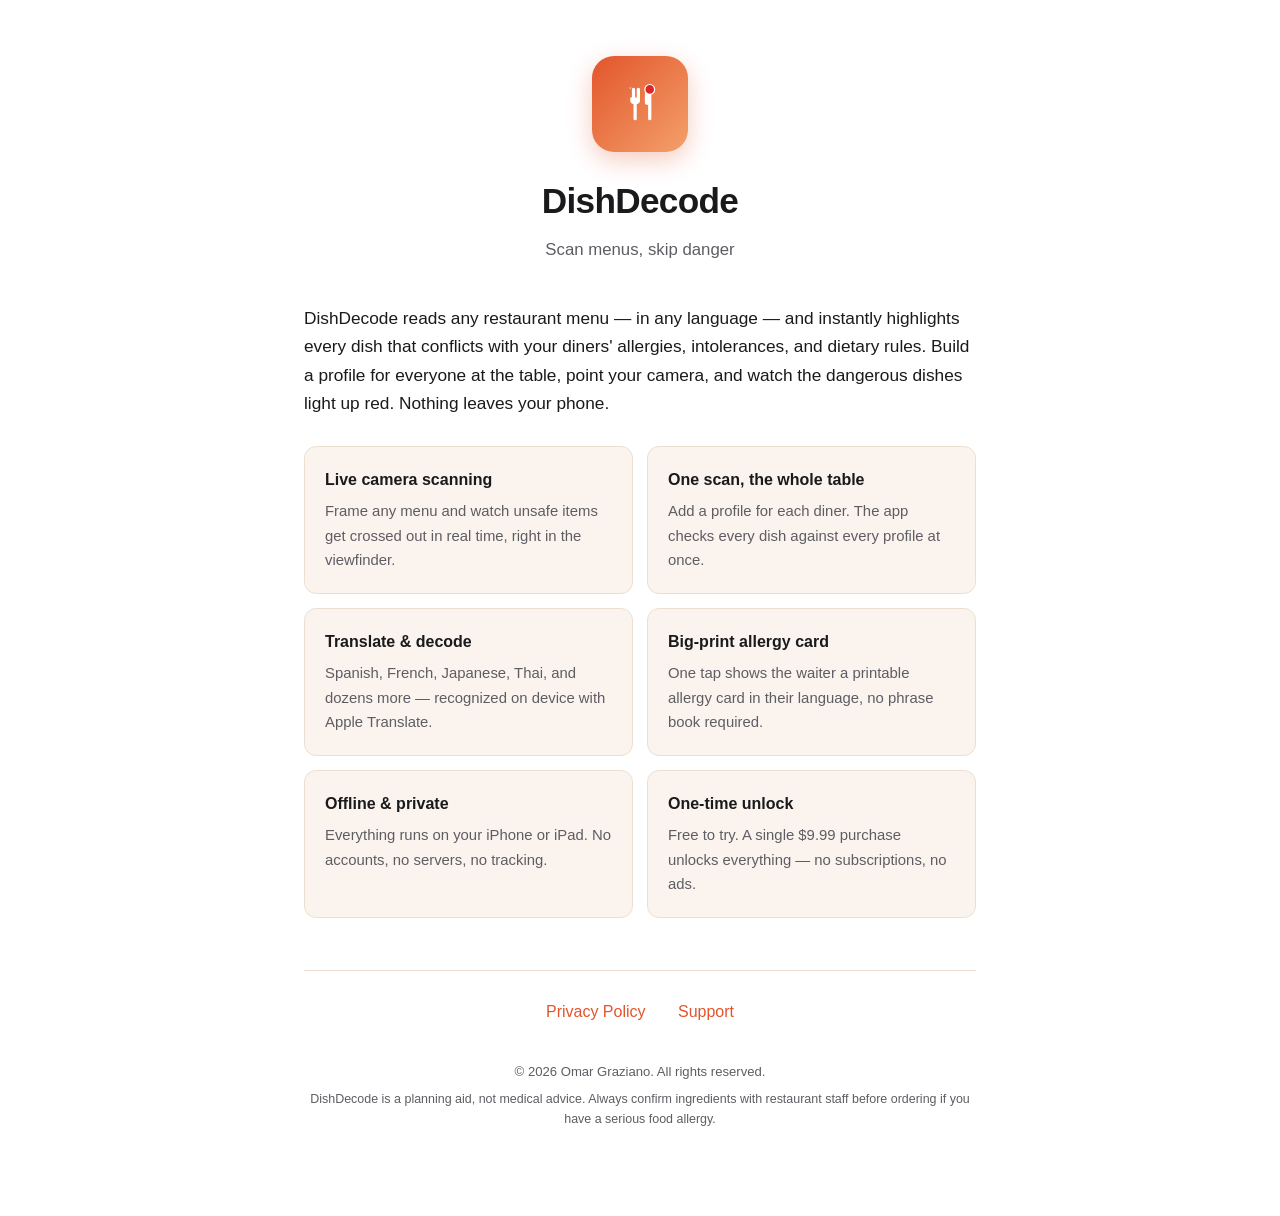
==== docs/index.html @ ce5dc1e3 "Initial DishDecode support site" ====
<!DOCTYPE html>
<html lang="en">
<head>
  <meta charset="UTF-8">
  <meta name="viewport" content="width=device-width, initial-scale=1.0">
  <title>DishDecode &mdash; Scan menus, skip danger</title>
  <meta name="description" content="DishDecode scans restaurant menus and instantly flags every dish that conflicts with each diner's allergies, intolerances, and dietary needs. Works offline.">
  <link rel="stylesheet" href="style.css">
</head>
<body>
  <div class="container">
    <header>
      <div class="icon-mark" aria-hidden="true">
        <svg viewBox="0 0 64 64" xmlns="http://www.w3.org/2000/svg" fill="#ffffff">
          <path d="M22 12c-1.1 0-2 .9-2 2v14c0 2.2 1.8 4 4 4v18a2 2 0 0 0 4 0V32c2.2 0 4-1.8 4-4V14c0-1.1-.9-2-2-2s-2 .9-2 2v10h-2V14c0-1.1-.9-2-2-2s-2 .9-2 2v10h-2V14c0-1.1-.9-2-2-2zm22 0c-3.3 0-6 4-6 9v9c0 1.7 1.3 3 3 3h1v17a2 2 0 0 0 4 0V21c0-5-2-9-2-9z"/>
          <circle cx="44" cy="14" r="6" fill="#dc2626" stroke="#ffffff" stroke-width="1.5"/>
        </svg>
      </div>
      <h1>DishDecode</h1>
      <p class="tagline">Scan menus, skip danger</p>
    </header>

    <p class="lead">DishDecode reads any restaurant menu &mdash; in any language &mdash; and instantly highlights every dish that conflicts with your diners' allergies, intolerances, and dietary rules. Build a profile for everyone at the table, point your camera, and watch the dangerous dishes light up red. Nothing leaves your phone.</p>

    <div class="features">
      <div class="feature">
        <h3>Live camera scanning</h3>
        <p>Frame any menu and watch unsafe items get crossed out in real time, right in the viewfinder.</p>
      </div>
      <div class="feature">
        <h3>One scan, the whole table</h3>
        <p>Add a profile for each diner. The app checks every dish against every profile at once.</p>
      </div>
      <div class="feature">
        <h3>Translate &amp; decode</h3>
        <p>Spanish, French, Japanese, Thai, and dozens more &mdash; recognized on device with Apple Translate.</p>
      </div>
      <div class="feature">
        <h3>Big-print allergy card</h3>
        <p>One tap shows the waiter a printable allergy card in their language, no phrase book required.</p>
      </div>
      <div class="feature">
        <h3>Offline &amp; private</h3>
        <p>Everything runs on your iPhone or iPad. No accounts, no servers, no tracking.</p>
      </div>
      <div class="feature">
        <h3>One-time unlock</h3>
        <p>Free to try. A single $9.99 purchase unlocks everything &mdash; no subscriptions, no ads.</p>
      </div>
    </div>

    <nav class="page-nav" aria-label="Site sections">
      <a href="privacy.html">Privacy Policy</a>
      <a href="support.html">Support</a>
    </nav>

    <footer>
      <p>&copy; 2026 Omar Graziano. All rights reserved.</p>
      <p class="disclaimer">DishDecode is a planning aid, not medical advice. Always confirm ingredients with restaurant staff before ordering if you have a serious food allergy.</p>
    </footer>
  </div>
</body>
</html>
---- docs/style.css ----
:root {
  --bg: #ffffff;
  --text: #1a1a1c;
  --muted: #5d5d63;
  --accent: #E2552C;
  --accent-soft: rgba(226, 85, 44, 0.08);
  --card: #fbf4ee;
  --border: #ecdfd1;
}

@media (prefers-color-scheme: dark) {
  :root {
    --bg: #15100c;
    --text: #f1ebe4;
    --muted: #b6a99c;
    --accent: #FF8A5C;
    --accent-soft: rgba(255, 138, 92, 0.12);
    --card: #1f1813;
    --border: #2e241c;
  }
}

* { box-sizing: border-box; }

html { -webkit-text-size-adjust: 100%; }

body {
  font-family: -apple-system, BlinkMacSystemFont, "SF Pro Text", "Segoe UI", Roboto, Helvetica, Arial, sans-serif;
  background: var(--bg);
  color: var(--text);
  margin: 0;
  padding: 0;
  line-height: 1.65;
  -webkit-font-smoothing: antialiased;
}

.container {
  max-width: 720px;
  margin: 0 auto;
  padding: 56px 24px 80px;
}

header {
  text-align: center;
  margin-bottom: 40px;
}

.back-link {
  display: inline-block;
  margin-bottom: 16px;
  color: var(--accent);
  text-decoration: none;
  font-size: 0.95rem;
}

.back-link:hover { text-decoration: underline; }

.icon-mark {
  width: 96px;
  height: 96px;
  border-radius: 22px;
  background: linear-gradient(135deg, #E2552C 0%, #F4A06A 100%);
  display: inline-flex;
  align-items: center;
  justify-content: center;
  margin-bottom: 20px;
  box-shadow: 0 8px 24px rgba(226, 85, 44, 0.30);
}

.icon-mark svg { width: 52px; height: 52px; }

h1 {
  font-size: 2.2rem;
  font-weight: 700;
  letter-spacing: -0.02em;
  margin: 0 0 6px;
}

h2 {
  font-size: 1.3rem;
  font-weight: 600;
  letter-spacing: -0.01em;
  margin: 36px 0 10px;
}

h3 {
  font-size: 1.05rem;
  font-weight: 600;
  margin: 24px 0 6px;
}

.tagline {
  color: var(--muted);
  font-size: 1.05rem;
  margin: 0;
}

.effective {
  color: var(--muted);
  font-size: 0.9rem;
  margin: 0;
}

p, ul { margin: 10px 0; }

ul { padding-left: 22px; }

li { margin: 4px 0; }

a {
  color: var(--accent);
  text-decoration: none;
}

a:hover { text-decoration: underline; }

.lead {
  font-size: 1.08rem;
  color: var(--text);
}

.callout {
  background: var(--accent-soft);
  border-left: 3px solid var(--accent);
  padding: 14px 18px;
  border-radius: 8px;
  margin: 20px 0;
}

.features {
  display: grid;
  grid-template-columns: repeat(auto-fit, minmax(260px, 1fr));
  gap: 14px;
  margin: 28px 0 0;
}

.feature {
  background: var(--card);
  padding: 20px;
  border-radius: 12px;
  border: 1px solid var(--border);
}

.feature h3 {
  margin: 0 0 6px;
  font-size: 1rem;
}

.feature p {
  margin: 0;
  color: var(--muted);
  font-size: 0.93rem;
}

nav.page-nav {
  text-align: center;
  margin: 52px 0 0;
  padding-top: 28px;
  border-top: 1px solid var(--border);
}

nav.page-nav a {
  margin: 0 14px;
  font-weight: 500;
}

footer {
  margin-top: 36px;
  text-align: center;
  color: var(--muted);
  font-size: 0.82rem;
}

footer p { margin: 6px 0; }

.disclaimer { font-size: 0.78rem; }
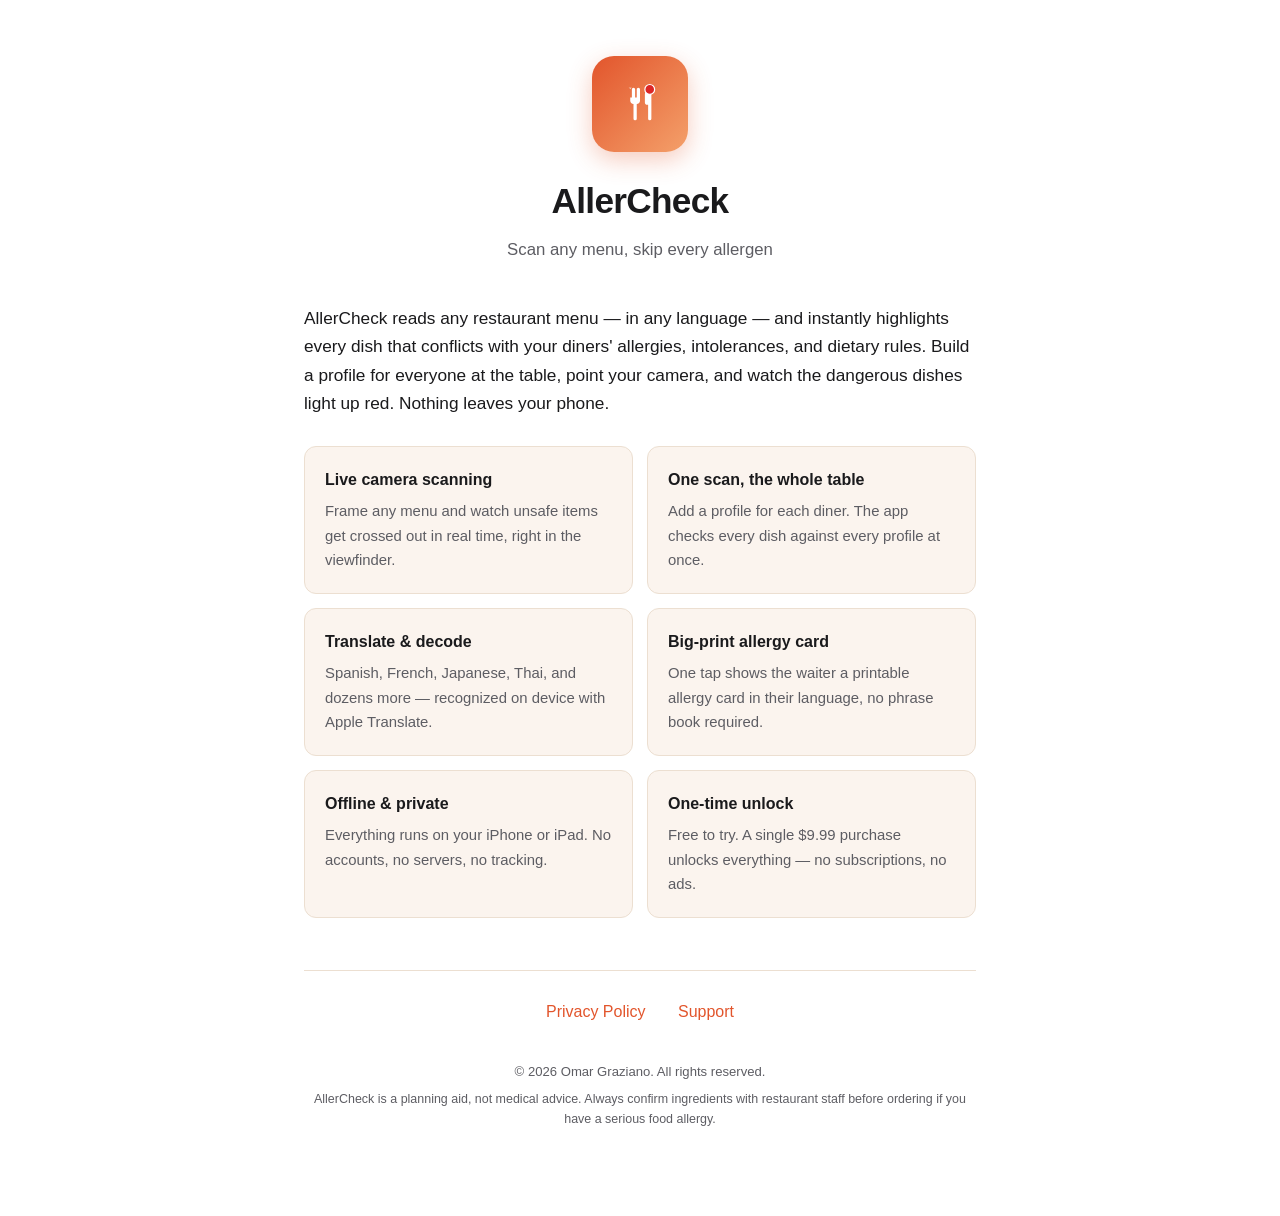
==== commit 6a90ffdd: "Rebrand: DishDecode → AllerCheck" ====
--- a/docs/index.html
+++ b/docs/index.html
@@ -3,8 +3,8 @@
 <head>
   <meta charset="UTF-8">
   <meta name="viewport" content="width=device-width, initial-scale=1.0">
-  <title>DishDecode &mdash; Scan menus, skip danger</title>
-  <meta name="description" content="DishDecode scans restaurant menus and instantly flags every dish that conflicts with each diner's allergies, intolerances, and dietary needs. Works offline.">
+  <title>AllerCheck &mdash; Scan any menu, skip every allergen</title>
+  <meta name="description" content="AllerCheck scans restaurant menus and instantly flags every dish that conflicts with each diner's allergies, intolerances, and dietary needs. Works offline.">
   <link rel="stylesheet" href="style.css">
 </head>
 <body>
@@ -16,11 +16,11 @@
           <circle cx="44" cy="14" r="6" fill="#dc2626" stroke="#ffffff" stroke-width="1.5"/>
         </svg>
       </div>
-      <h1>DishDecode</h1>
-      <p class="tagline">Scan menus, skip danger</p>
+      <h1>AllerCheck</h1>
+      <p class="tagline">Scan any menu, skip every allergen</p>
     </header>
 
-    <p class="lead">DishDecode reads any restaurant menu &mdash; in any language &mdash; and instantly highlights every dish that conflicts with your diners' allergies, intolerances, and dietary rules. Build a profile for everyone at the table, point your camera, and watch the dangerous dishes light up red. Nothing leaves your phone.</p>
+    <p class="lead">AllerCheck reads any restaurant menu &mdash; in any language &mdash; and instantly highlights every dish that conflicts with your diners' allergies, intolerances, and dietary rules. Build a profile for everyone at the table, point your camera, and watch the dangerous dishes light up red. Nothing leaves your phone.</p>
 
     <div class="features">
       <div class="feature">
@@ -56,7 +56,7 @@
 
     <footer>
       <p>&copy; 2026 Omar Graziano. All rights reserved.</p>
-      <p class="disclaimer">DishDecode is a planning aid, not medical advice. Always confirm ingredients with restaurant staff before ordering if you have a serious food allergy.</p>
+      <p class="disclaimer">AllerCheck is a planning aid, not medical advice. Always confirm ingredients with restaurant staff before ordering if you have a serious food allergy.</p>
     </footer>
   </div>
 </body>
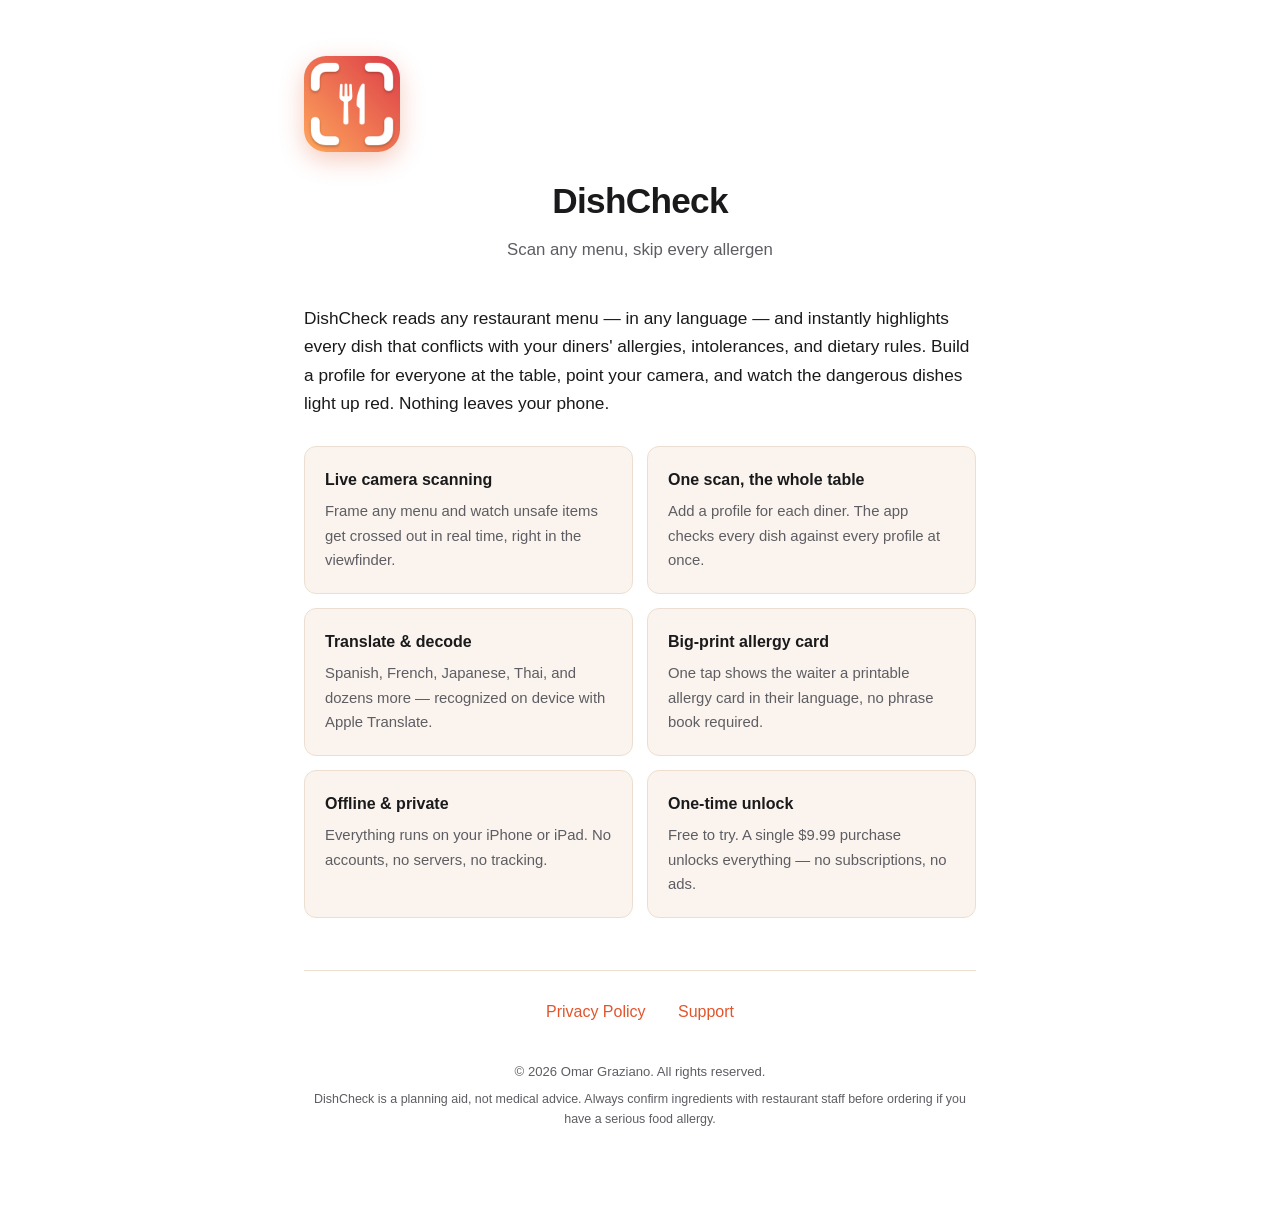
==== commit 19734eb8: "Rebrand: AllerCheck → DishCheck" ====
--- a/docs/index.html
+++ b/docs/index.html
@@ -3,24 +3,22 @@
 <head>
   <meta charset="UTF-8">
   <meta name="viewport" content="width=device-width, initial-scale=1.0">
-  <title>AllerCheck &mdash; Scan any menu, skip every allergen</title>
-  <meta name="description" content="AllerCheck scans restaurant menus and instantly flags every dish that conflicts with each diner's allergies, intolerances, and dietary needs. Works offline.">
+  <title>DishCheck &mdash; Scan any menu, skip every allergen</title>
+  <meta name="description" content="DishCheck scans restaurant menus and instantly flags every dish that conflicts with each diner's allergies, intolerances, and dietary needs. Works offline.">
   <link rel="stylesheet" href="style.css">
+  <link rel="icon" type="image/png" sizes="192x192" href="assets/favicon-192.png">
+  <link rel="icon" type="image/png" sizes="64x64" href="assets/favicon-64.png">
+  <link rel="apple-touch-icon" sizes="180x180" href="assets/apple-touch-icon.png">
 </head>
 <body>
   <div class="container">
     <header>
-      <div class="icon-mark" aria-hidden="true">
-        <svg viewBox="0 0 64 64" xmlns="http://www.w3.org/2000/svg" fill="#ffffff">
-          <path d="M22 12c-1.1 0-2 .9-2 2v14c0 2.2 1.8 4 4 4v18a2 2 0 0 0 4 0V32c2.2 0 4-1.8 4-4V14c0-1.1-.9-2-2-2s-2 .9-2 2v10h-2V14c0-1.1-.9-2-2-2s-2 .9-2 2v10h-2V14c0-1.1-.9-2-2-2zm22 0c-3.3 0-6 4-6 9v9c0 1.7 1.3 3 3 3h1v17a2 2 0 0 0 4 0V21c0-5-2-9-2-9z"/>
-          <circle cx="44" cy="14" r="6" fill="#dc2626" stroke="#ffffff" stroke-width="1.5"/>
-        </svg>
-      </div>
-      <h1>AllerCheck</h1>
+      <img class="icon-mark" src="assets/app-icon.png" width="96" height="96" alt="DishCheck app icon">
+      <h1>DishCheck</h1>
       <p class="tagline">Scan any menu, skip every allergen</p>
     </header>
 
-    <p class="lead">AllerCheck reads any restaurant menu &mdash; in any language &mdash; and instantly highlights every dish that conflicts with your diners' allergies, intolerances, and dietary rules. Build a profile for everyone at the table, point your camera, and watch the dangerous dishes light up red. Nothing leaves your phone.</p>
+    <p class="lead">DishCheck reads any restaurant menu &mdash; in any language &mdash; and instantly highlights every dish that conflicts with your diners' allergies, intolerances, and dietary rules. Build a profile for everyone at the table, point your camera, and watch the dangerous dishes light up red. Nothing leaves your phone.</p>
 
     <div class="features">
       <div class="feature">
@@ -56,7 +54,7 @@
 
     <footer>
       <p>&copy; 2026 Omar Graziano. All rights reserved.</p>
-      <p class="disclaimer">AllerCheck is a planning aid, not medical advice. Always confirm ingredients with restaurant staff before ordering if you have a serious food allergy.</p>
+      <p class="disclaimer">DishCheck is a planning aid, not medical advice. Always confirm ingredients with restaurant staff before ordering if you have a serious food allergy.</p>
     </footer>
   </div>
 </body>
--- a/docs/style.css
+++ b/docs/style.css
@@ -59,15 +59,10 @@
   width: 96px;
   height: 96px;
   border-radius: 22px;
-  background: linear-gradient(135deg, #E2552C 0%, #F4A06A 100%);
-  display: inline-flex;
-  align-items: center;
-  justify-content: center;
-  margin-bottom: 20px;
+  display: block;
+  margin: 0 0 20px;
   box-shadow: 0 8px 24px rgba(226, 85, 44, 0.30);
 }
-
-.icon-mark svg { width: 52px; height: 52px; }
 
 h1 {
   font-size: 2.2rem;
